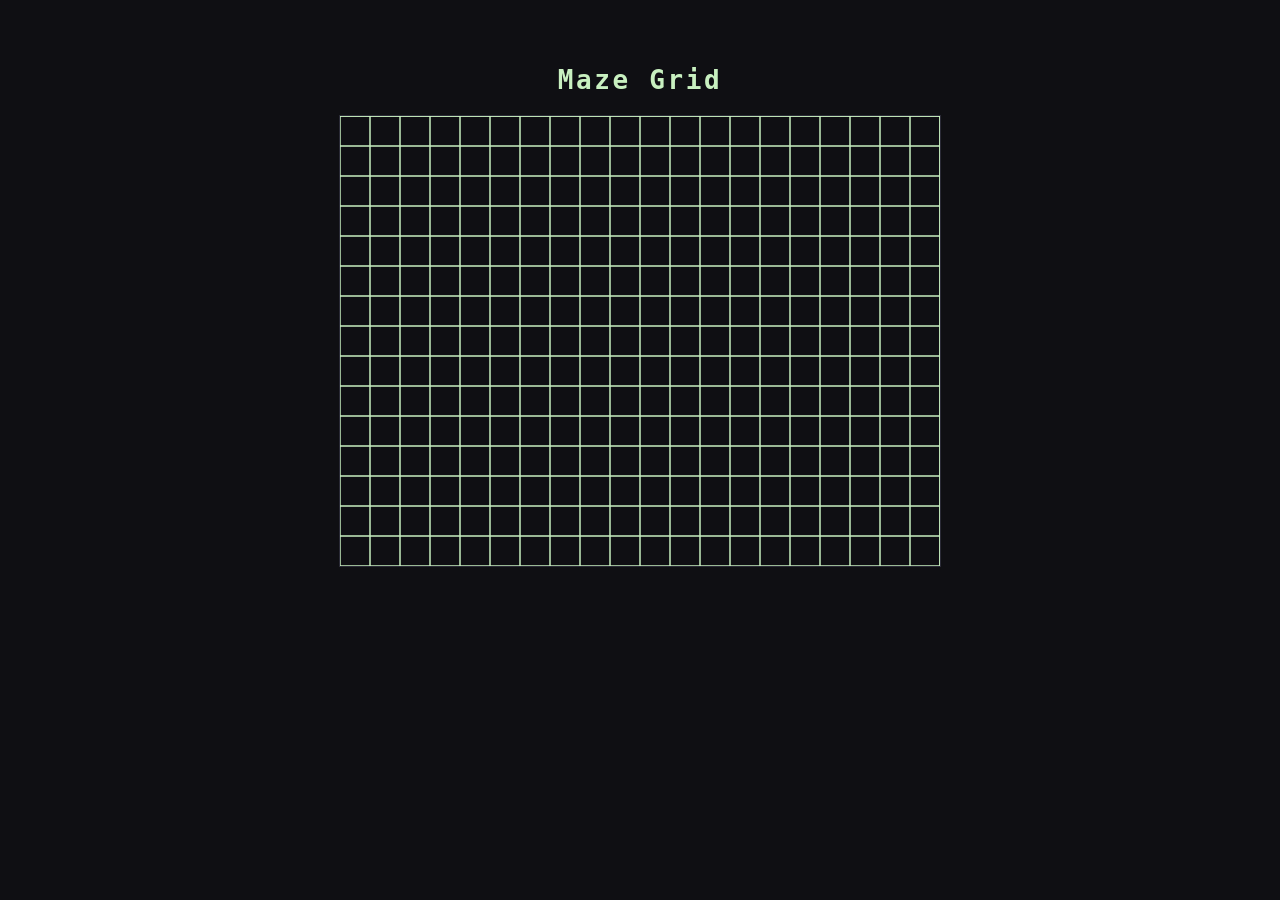
==== maze.html @ 8adc6885 "Initial grid setup — northWall and eastWall arrays, drawMaze function" ====
<!DOCTYPE html>
<html lang="en">
<head>
  <meta charset="UTF-8" />
  <title>Maze — Step 1: The Grid</title>
  <style>

    body {
      background: #0f0f13;
      display: flex;
      flex-direction: column;
      align-items: center;
      padding: 40px;
      font-family: monospace;
      color: #e8e6df;
    }

    h1 {
      margin-bottom: 20px;
      color: #c8f0c0;
      letter-spacing: 0.1em;
    }

    canvas {
      border: 1px solid #2a2a36;
    }
  </style>
</head>
<body>

  <h1>Maze Grid</h1>

  <canvas id="mazeCanvas"></canvas>

  <script>


    const R    = 15;   // 15 rows
    const C    = 20;   // 20 columns
    const CELL = 30;   // each room is 30x30 pixels


    const canvas = document.getElementById('mazeCanvas');
    canvas.width  = C * CELL;   // e.g. 20 columns × 30px = 600px wide
    canvas.height = R * CELL;   // e.g. 15 rows    × 30px = 450px tall

    const ctx = canvas.getContext('2d');


    //  northWall[r][c] = true  means that the TOP wall of room (r,c) is intact
    //  eastWall[r][c]  = true  means that the RIGHT wall of room (r,c) is intact
    //  We start with ALL walls intact (true), so that every wall is up and it is a fully closed grid

    const northWall = [];
    const eastWall  = [];

    for (let r = 0; r < R; r++) {
      // For each row, create an array of C values, all set to true
      northWall[r] = new Array(C).fill(true);
      eastWall[r]  = new Array(C).fill(true);
    }

    //  visited[r][c] = false means the mouse hasn't been here yet.


    const visited = [];

    for (let r = 0; r < R; r++) {
      visited[r] = new Array(C).fill(false);
    }


    //  This function looks at northWall and eastWall and draws a line wherever a wall is true.
    function drawMaze() {

      ctx.fillStyle = '#0f0f13';  
      ctx.fillRect(0, 0, canvas.width, canvas.height);

      ctx.strokeStyle = '#c8f0c0'; 
      ctx.lineWidth   = 1.5;

      // Draw the outer border of the maze (the 4 edges)
      ctx.strokeRect(0, 0, canvas.width, canvas.height);

      // This loop through every room and draw its walls
      for (let r = 0; r < R; r++) {
        for (let c = 0; c < C; c++) {

          // Calculate the pixel position of this room's top-left corner
          const x = c * CELL;
          const y = r * CELL;

          //  Draw north wall (horizontal line at the TOP of the room) 
          if (northWall[r][c] === true) {
            ctx.beginPath();
            ctx.moveTo(x,        y);   // start at top-left of room
            ctx.lineTo(x + CELL, y);   // draw right to top-right of room
            ctx.stroke();
          }

          // Draw east wall (vertical line at the RIGHT of the room) 
          if (eastWall[r][c] === true) {
            ctx.beginPath();
            ctx.moveTo(x + CELL, y);        // start at top-right of room
            ctx.lineTo(x + CELL, y + CELL); // draw down to bottom-right
            ctx.stroke();
          }

        }
      }
    }


    drawMaze();

  </script>

</body>
</html>
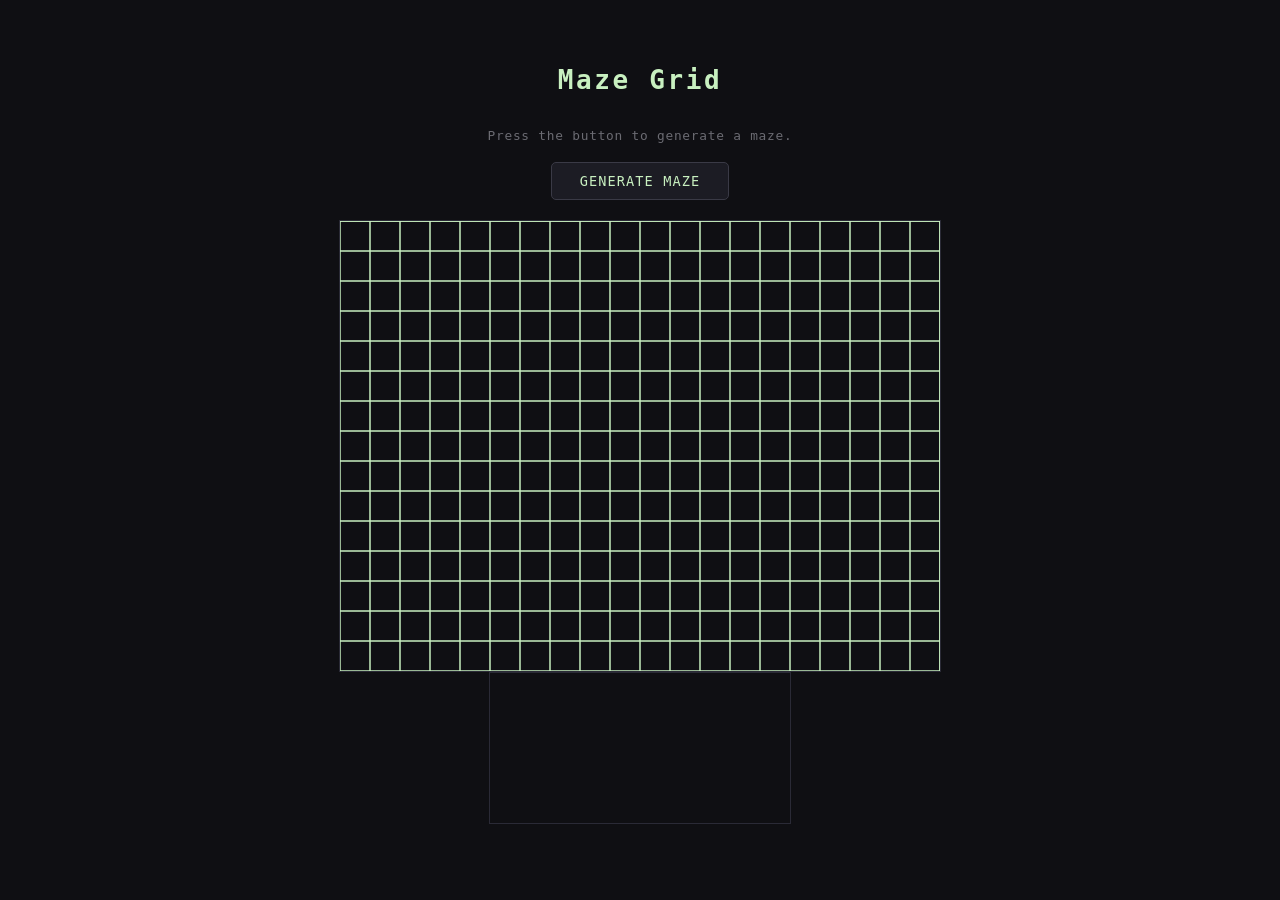
==== commit 0337108b: "Implemented DFS mouse — getUnvisitedNeighbours, removeWall, generateMaze" ====
--- a/maze.html
+++ b/maze.html
@@ -1,119 +1,286 @@
-<!DOCTYPE html>
+<!doctype html>
 <html lang="en">
-<head>
-  <meta charset="UTF-8" />
-  <title>Maze — Step 1: The Grid</title>
-  <style>
-
-    body {
-      background: #0f0f13;
-      display: flex;
-      flex-direction: column;
-      align-items: center;
-      padding: 40px;
-      font-family: monospace;
-      color: #e8e6df;
-    }
-
-    h1 {
-      margin-bottom: 20px;
-      color: #c8f0c0;
-      letter-spacing: 0.1em;
-    }
-
-    canvas {
-      border: 1px solid #2a2a36;
-    }
-  </style>
-</head>
-<body>
-
-  <h1>Maze Grid</h1>
-
-  <canvas id="mazeCanvas"></canvas>
-
-  <script>
-
-
-    const R    = 15;   // 15 rows
-    const C    = 20;   // 20 columns
-    const CELL = 30;   // each room is 30x30 pixels
-
-
-    const canvas = document.getElementById('mazeCanvas');
-    canvas.width  = C * CELL;   // e.g. 20 columns × 30px = 600px wide
-    canvas.height = R * CELL;   // e.g. 15 rows    × 30px = 450px tall
-
-    const ctx = canvas.getContext('2d');
-
-
-    //  northWall[r][c] = true  means that the TOP wall of room (r,c) is intact
-    //  eastWall[r][c]  = true  means that the RIGHT wall of room (r,c) is intact
-    //  We start with ALL walls intact (true), so that every wall is up and it is a fully closed grid
-
-    const northWall = [];
-    const eastWall  = [];
-
-    for (let r = 0; r < R; r++) {
-      // For each row, create an array of C values, all set to true
-      northWall[r] = new Array(C).fill(true);
-      eastWall[r]  = new Array(C).fill(true);
-    }
-
-    //  visited[r][c] = false means the mouse hasn't been here yet.
-
-
-    const visited = [];
-
-    for (let r = 0; r < R; r++) {
-      visited[r] = new Array(C).fill(false);
-    }
-
-
-    //  This function looks at northWall and eastWall and draws a line wherever a wall is true.
-    function drawMaze() {
-
-      ctx.fillStyle = '#0f0f13';  
-      ctx.fillRect(0, 0, canvas.width, canvas.height);
-
-      ctx.strokeStyle = '#c8f0c0'; 
-      ctx.lineWidth   = 1.5;
-
-      // Draw the outer border of the maze (the 4 edges)
-      ctx.strokeRect(0, 0, canvas.width, canvas.height);
-
-      // This loop through every room and draw its walls
-      for (let r = 0; r < R; r++) {
-        for (let c = 0; c < C; c++) {
-
-          // Calculate the pixel position of this room's top-left corner
-          const x = c * CELL;
-          const y = r * CELL;
-
-          //  Draw north wall (horizontal line at the TOP of the room) 
-          if (northWall[r][c] === true) {
-            ctx.beginPath();
-            ctx.moveTo(x,        y);   // start at top-left of room
-            ctx.lineTo(x + CELL, y);   // draw right to top-right of room
-            ctx.stroke();
+  <head>
+    <meta charset="UTF-8" />
+    <title>Maze — Step 1: The Grid</title>
+    <style>
+      body {
+        background: #0f0f13;
+        display: flex;
+        flex-direction: column;
+        align-items: center;
+        padding: 40px;
+        font-family: monospace;
+        color: #e8e6df;
+      }
+
+      h1 {
+        margin-bottom: 20px;
+        color: #c8f0c0;
+        letter-spacing: 0.1em;
+      }
+
+      #status {
+        margin-bottom: 16px;
+        color: #6b6b72;
+        font-size: 0.8rem;
+        letter-spacing: 0.06em;
+        min-height: 18px;
+      }
+
+      button {
+        margin-bottom: 20px;
+        background: #1c1c24;
+        border: 1px solid #3a3a46;
+        color: #c8f0c0;
+        padding: 10px 28px;
+        border-radius: 5px;
+        font-family: monospace;
+        font-size: 0.85rem;
+        letter-spacing: 0.08em;
+        cursor: pointer;
+        text-transform: uppercase;
+      }
+      button:hover {
+        background: #28283a;
+        border-color: #7ed47e;
+      }
+      button:disabled {
+        opacity: 0.35;
+        cursor: not-allowed;
+      }
+
+      canvas {
+        border: 1px solid #2a2a36;
+      }
+    </style>
+  </head>
+  <body>
+    <h1>Maze Grid</h1>
+    <p id="status">Press the button to generate a maze.</p>
+    <button id="btn-generate">Generate Maze</button>
+    <canvas id="mazeCanvas"></canvas>
+
+    <canvas id="mazeCanvas"></canvas>
+
+    <script>
+      const R = 15; // 15 rows
+      const C = 20; // 20 columns
+      const CELL = 30; // each room is 30x30 pixels
+
+      const canvas = document.getElementById("mazeCanvas");
+      canvas.width = C * CELL; // e.g. 20 columns × 30px = 600px wide
+      canvas.height = R * CELL; // e.g. 15 rows    × 30px = 450px tall
+
+      const ctx = canvas.getContext("2d");
+
+      //  northWall[r][c] = true  means that the TOP wall of room (r,c) is intact
+      //  eastWall[r][c]  = true  means that the RIGHT wall of room (r,c) is intact
+      //  We start with ALL walls intact (true), so that every wall is up and it is a fully closed grid
+
+      const northWall = [];
+      const eastWall = [];
+      const visited = [];
+
+      function initArrays() {
+        // to reset the maze before generating a new one
+        // For each row, create an array of C values, all set to true
+        //  visited[r][c] = false means the mouse hasn't been here yet.
+        for (let r = 0; r < R; r++) {
+          northWall[r] = new Array(C).fill(true);
+          eastWall[r] = new Array(C).fill(true);
+          visited[r] = new Array(C).fill(false);
+        }
+      }
+
+      //  This function looks at northWall and eastWall and draws a line wherever a wall is true.
+      function drawMaze() {
+        ctx.fillStyle = "#0f0f13";
+        ctx.fillRect(0, 0, canvas.width, canvas.height);
+
+        ctx.strokeStyle = "#c8f0c0";
+        ctx.lineWidth = 1.5;
+
+        // Draw the outer border of the maze (the 4 edges)
+        ctx.strokeRect(0, 0, canvas.width, canvas.height);
+
+        // This loop through every room and draw its walls
+        for (let r = 0; r < R; r++) {
+          for (let c = 0; c < C; c++) {
+            // Calculate the pixel position of this room's top-left corner
+            const x = c * CELL;
+            const y = r * CELL;
+
+            //  Draw north wall (horizontal line at the TOP of the room)
+            if (northWall[r][c] === true) {
+              ctx.beginPath();
+              ctx.moveTo(x, y); // start at top-left of room
+              ctx.lineTo(x + CELL, y); // draw right to top-right of room
+              ctx.stroke();
+            }
+
+            // Draw east wall (vertical line at the RIGHT of the room)
+            if (eastWall[r][c] === true) {
+              ctx.beginPath();
+              ctx.moveTo(x + CELL, y); // start at top-right of room
+              ctx.lineTo(x + CELL, y + CELL); // draw down to bottom-right
+              ctx.stroke();
+            }
           }
-
-          // Draw east wall (vertical line at the RIGHT of the room) 
-          if (eastWall[r][c] === true) {
-            ctx.beginPath();
-            ctx.moveTo(x + CELL, y);        // start at top-right of room
-            ctx.lineTo(x + CELL, y + CELL); // draw down to bottom-right
-            ctx.stroke();
+        }
+      }
+
+      // Draw a colored circle in the center of a room
+      function drawDot(r, c, color, size = 0.28) {
+        const cx = c * CELL + CELL / 2;
+        const cy = r * CELL + CELL / 2;
+        ctx.fillStyle = color;
+        ctx.beginPath();
+        ctx.arc(cx, cy, CELL * size, 0, Math.PI * 2);
+        ctx.fill();
+      }
+      function setStatus(msg) {
+        document.getElementById("status").textContent = msg;
+      }
+      // Draw the initial grid when the page loads
+      initArrays();
+      drawMaze();
+
+      // animHandle lets us control the animation speed
+      let animHandle = null;
+      // entryR/C and exitR/C store the start and end of the maze
+      let entryR, entryC, exitR, exitC;
+
+      // gets unvisited neighbours
+      //  Each neighbour is returned as an object: { r, c }
+      function getUnvisitedNeighbours(r, c) {
+        const candidates = [
+          { r: r - 1, c: c }, // room to the NORTH
+          { r: r + 1, c: c }, // room to the SOUTH
+          { r: r, c: c - 1 }, // room to the WEST
+          { r: r, c: c + 1 }, // room to the EAST
+        ];
+        // Keep only neighbours that are inside the grid AND unvisited
+        return candidates.filter(
+          (n) =>
+            n.r >= 0 &&
+            n.r < R && // row must be 0 to R-1
+            n.c >= 0 &&
+            n.c < C && // col must be 0 to C-1
+            !visited[n.r][n.c], // must not have been visited
+        );
+      }
+
+      //Remove wall
+      //  Knock down the wall between room (r1,c1) and room (r2,c2)
+      function removeWall(r1, c1, r2, c2) {
+        if (r2 === r1 - 1) {
+          // Moving north - the wall between them is r1's north wall
+          northWall[r1][c1] = false;
+        } else if (r2 === r1 + 1) {
+          // Moving south - the wall between them is r2's north wall
+          northWall[r2][c2] = false;
+        } else if (c2 === c1 + 1) {
+          // Moving east - the wall between them is r1's east wall
+          eastWall[r1][c1] = false;
+        } else if (c2 === c1 - 1) {
+          // Moving west - the wall between them is r2's east wall
+          eastWall[r2][c2] = false;
+        }
+      }
+
+      function generateMaze() {
+        // Reset everything so we can generate a fresh maze
+        initArrays();
+        drawMaze();
+        setStatus("Generating maze… watch the mouse eat through walls!");
+
+        // Pick a random starting room for the mouse
+        let mouseR = Math.floor(Math.random() * R);
+        let mouseC = Math.floor(Math.random() * C);
+
+        // Mark starting room as visited
+        visited[mouseR][mouseC] = true;
+
+        // The stack stores rooms the mouse might need to return to
+        const stack = [{ r: mouseR, c: mouseC }];
+
+        // one tick of the animation
+        function step() {
+          // Find all unvisited neighbours of the mouse's current room
+          const neighbours = getUnvisitedNeighbours(mouseR, mouseC);
+
+          if (neighbours.length > 0) {
+            // Pick one randomly
+            const chosen =
+              neighbours[Math.floor(Math.random() * neighbours.length)];
+
+            // Save current room on the stack before moving (so we can come back here if we get trapped later)
+            stack.push({ r: mouseR, c: mouseC });
+
+            // Knock down the wall between current room and chosen room
+            removeWall(mouseR, mouseC, chosen.r, chosen.c);
+
+            // Move the mouse into the chosen room
+            mouseR = chosen.r;
+            mouseC = chosen.c;
+
+            // Mark the new room as visited
+            visited[mouseR][mouseC] = true;
+          } else {
+            // Dead end — all neighbours already visited
+            // Pop the stack to backtrack one step
+            if (stack.length === 0) {
+              // Stack is empty = every room has been visited = maze is done!
+              finishGeneration();
+              return;
+            }
+
+            const previous = stack.pop();
+            mouseR = previous.r;
+            mouseC = previous.c;
           }
 
-        }
-      }
-    }
-
-
-    drawMaze();
-
-  </script>
-
-</body>
-</html>+          // Redraw the maze with the mouse's current position
+          drawMaze();
+          drawDot(mouseR, mouseC, "#7ed47e"); // green dot = mouse
+
+          // Wait a short time then run step() again
+          animHandle = setTimeout(step, 10);
+        }
+
+        // Kick off the first step
+        animHandle = setTimeout(step, 10);
+      }
+
+      //  Opens the entrance and exit of the maze by removing  one wall on the border, then draws yellow dots to mark them.
+      function finishGeneration() {
+        // Entry: top-left room, open its north wall (gap in top border)
+        entryR = 0;
+        entryC = 0;
+        northWall[entryR][entryC] = false;
+
+        // Exit: bottom-right room, open its east wall (gap in right border)
+        exitR = R - 1;
+        exitC = C - 1;
+        eastWall[exitR][exitC] = false;
+
+        // Redraw the maze with the openings visible
+        drawMaze();
+
+        // Draw yellow dots at entry and exit
+        drawDot(entryR, entryC, "#f0c060", 0.32);
+        drawDot(exitR, exitC, "#f0c060", 0.32);
+
+        setStatus("Maze complete!");
+        document.getElementById("btn-generate").disabled = false;
+      }
+      //Button handler
+      document.getElementById("btn-generate").addEventListener("click", () => {
+        if (animHandle) clearTimeout(animHandle);
+        document.getElementById("btn-generate").disabled = true;
+        generateMaze();
+      });
+    </script>
+  </body>
+</html>
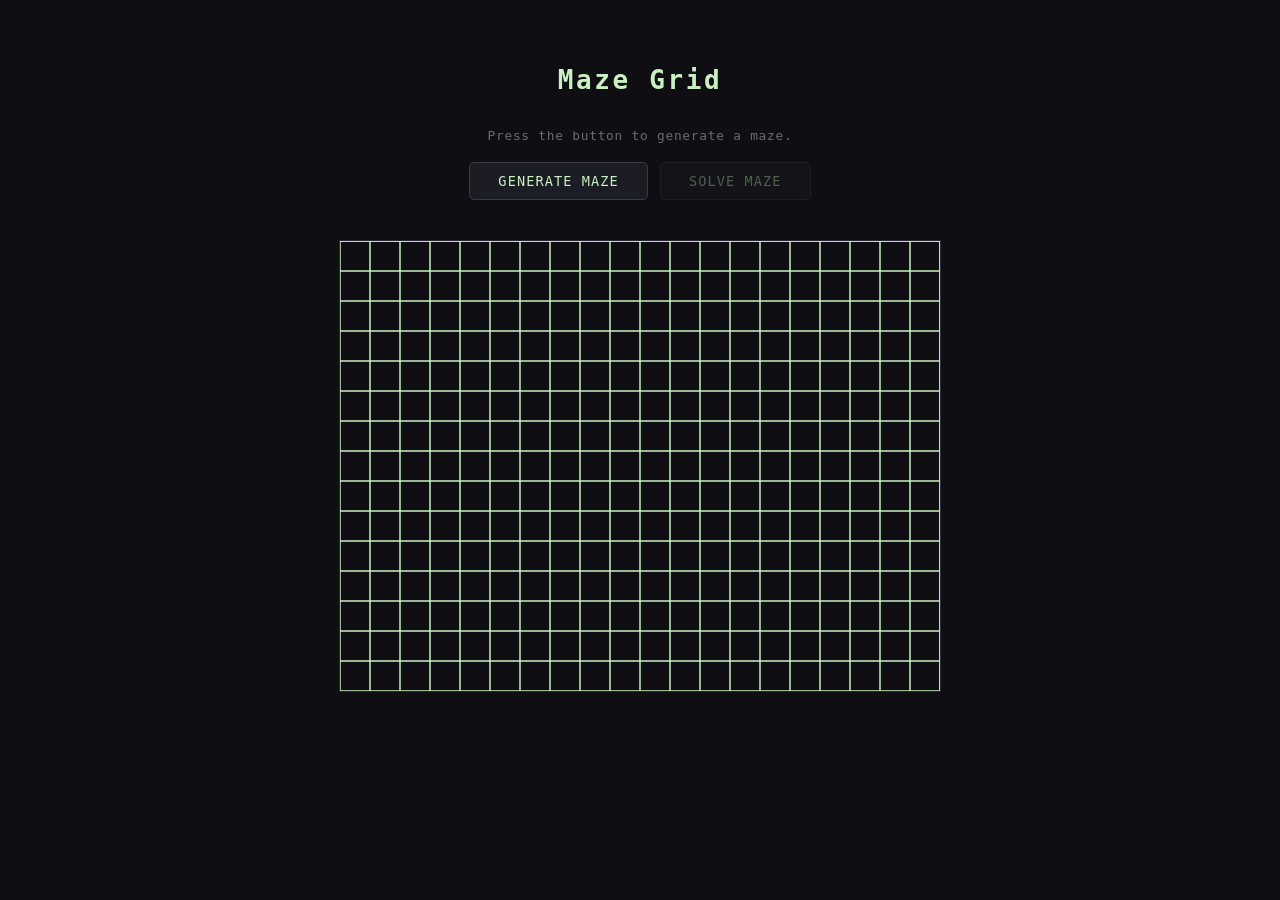
==== commit 87befc46: "Fixed duplicate canvas bug, added solve button, disabled states during generation" ====
--- a/maze.html
+++ b/maze.html
@@ -58,9 +58,10 @@
   <body>
     <h1>Maze Grid</h1>
     <p id="status">Press the button to generate a maze.</p>
-    <button id="btn-generate">Generate Maze</button>
-    <canvas id="mazeCanvas"></canvas>
-
+    <div style="display: flex; gap: 12px; margin-bottom: 20px">
+      <button id="btn-generate">Generate Maze</button>
+      <button id="btn-solve" disabled>Solve Maze</button>
+    </div>
     <canvas id="mazeCanvas"></canvas>
 
     <script>
@@ -195,6 +196,10 @@
         drawMaze();
         setStatus("Generating maze… watch the mouse eat through walls!");
 
+        // Disable buttons while generating
+        document.getElementById("btn-generate").disabled = true;
+        document.getElementById("btn-solve").disabled    = true;
+
         // Pick a random starting room for the mouse
         let mouseR = Math.floor(Math.random() * R);
         let mouseC = Math.floor(Math.random() * C);
@@ -272,8 +277,11 @@
         drawDot(entryR, entryC, "#f0c060", 0.32);
         drawDot(exitR, exitC, "#f0c060", 0.32);
 
-        setStatus("Maze complete!");
+        setStatus("Maze complete! Press Solve Maze.");
+        // Re-enable buttons after generation finishes
         document.getElementById("btn-generate").disabled = false;
+        document.getElementById("btn-solve").disabled    = false;
+     
       }
       //Button handler
       document.getElementById("btn-generate").addEventListener("click", () => {
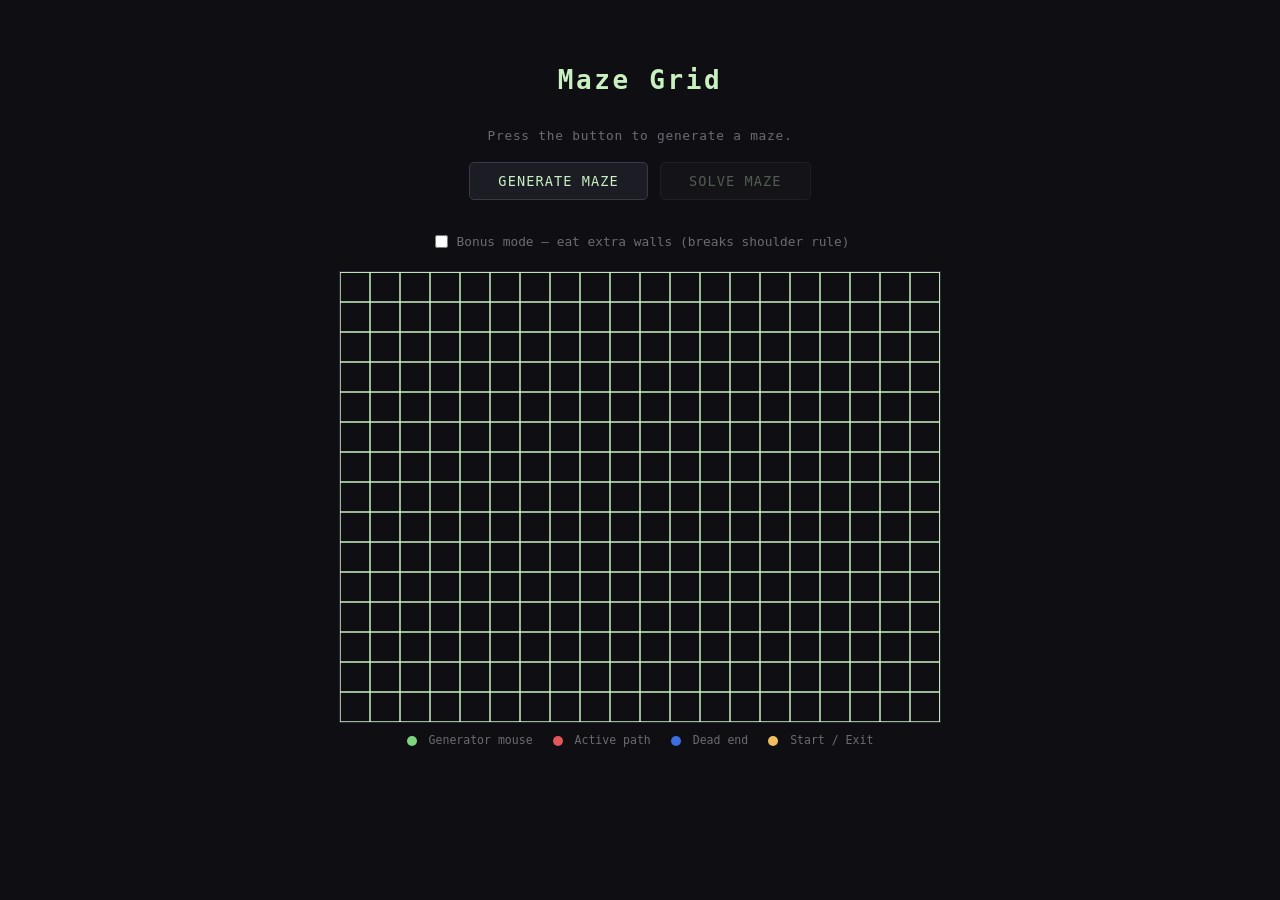
==== commit f6b8b573: "Added bonus mode, color legend, styled buttons side by side" ====
--- a/maze.html
+++ b/maze.html
@@ -1,294 +1,504 @@
 <!doctype html>
 <html lang="en">
-  <head>
-    <meta charset="UTF-8" />
-    <title>Maze — Step 1: The Grid</title>
-    <style>
-      body {
-        background: #0f0f13;
-        display: flex;
-        flex-direction: column;
-        align-items: center;
-        padding: 40px;
-        font-family: monospace;
-        color: #e8e6df;
-      }
-
-      h1 {
-        margin-bottom: 20px;
-        color: #c8f0c0;
-        letter-spacing: 0.1em;
-      }
-
-      #status {
-        margin-bottom: 16px;
-        color: #6b6b72;
-        font-size: 0.8rem;
-        letter-spacing: 0.06em;
-        min-height: 18px;
-      }
-
-      button {
-        margin-bottom: 20px;
-        background: #1c1c24;
-        border: 1px solid #3a3a46;
-        color: #c8f0c0;
-        padding: 10px 28px;
-        border-radius: 5px;
-        font-family: monospace;
-        font-size: 0.85rem;
-        letter-spacing: 0.08em;
-        cursor: pointer;
-        text-transform: uppercase;
-      }
-      button:hover {
-        background: #28283a;
-        border-color: #7ed47e;
-      }
-      button:disabled {
-        opacity: 0.35;
-        cursor: not-allowed;
-      }
-
-      canvas {
-        border: 1px solid #2a2a36;
-      }
-    </style>
-  </head>
-  <body>
-    <h1>Maze Grid</h1>
-    <p id="status">Press the button to generate a maze.</p>
-    <div style="display: flex; gap: 12px; margin-bottom: 20px">
+
+<head>
+  <meta charset="UTF-8" />
+  <title>Maze — Step 1: The Grid</title>
+  <style>
+    body {
+      background: #0f0f13;
+      display: flex;
+      flex-direction: column;
+      align-items: center;
+      padding: 40px;
+      font-family: monospace;
+      color: #e8e6df;
+    }
+
+    h1 {
+      margin-bottom: 20px;
+      color: #c8f0c0;
+      letter-spacing: 0.1em;
+    }
+
+    #status {
+      margin-bottom: 16px;
+      color: #6b6b72;
+      font-size: 0.8rem;
+      letter-spacing: 0.06em;
+      min-height: 18px;
+    }
+
+    button {
+      margin-bottom: 20px;
+      background: #1c1c24;
+      border: 1px solid #3a3a46;
+      color: #c8f0c0;
+      padding: 10px 28px;
+      border-radius: 5px;
+      font-family: monospace;
+      font-size: 0.85rem;
+      letter-spacing: 0.08em;
+      cursor: pointer;
+      text-transform: uppercase;
+    }
+
+    button:hover {
+      background: #28283a;
+      border-color: #7ed47e;
+    }
+
+    button:disabled {
+      opacity: 0.35;
+      cursor: not-allowed;
+    }
+
+    canvas {
+      border: 1px solid #2a2a36;
+    }
+  </style>
+</head>
+
+<body>
+  <h1>Maze Grid</h1>
+  <p id="status">Press the button to generate a maze.</p>
+  <div style="display:flex; flex-direction:column; align-items:center; gap:12px; margin-bottom:20px;">
+
+    <!-- Buttons side by side -->
+    <div style="display:flex; gap:12px;">
       <button id="btn-generate">Generate Maze</button>
       <button id="btn-solve" disabled>Solve Maze</button>
     </div>
-    <canvas id="mazeCanvas"></canvas>
-
-    <script>
-      const R = 15; // 15 rows
-      const C = 20; // 20 columns
-      const CELL = 30; // each room is 30x30 pixels
-
-      const canvas = document.getElementById("mazeCanvas");
-      canvas.width = C * CELL; // e.g. 20 columns × 30px = 600px wide
-      canvas.height = R * CELL; // e.g. 15 rows    × 30px = 450px tall
-
-      const ctx = canvas.getContext("2d");
-
-      //  northWall[r][c] = true  means that the TOP wall of room (r,c) is intact
-      //  eastWall[r][c]  = true  means that the RIGHT wall of room (r,c) is intact
-      //  We start with ALL walls intact (true), so that every wall is up and it is a fully closed grid
-
-      const northWall = [];
-      const eastWall = [];
-      const visited = [];
-
-      function initArrays() {
-        // to reset the maze before generating a new one
-        // For each row, create an array of C values, all set to true
-        //  visited[r][c] = false means the mouse hasn't been here yet.
-        for (let r = 0; r < R; r++) {
-          northWall[r] = new Array(C).fill(true);
-          eastWall[r] = new Array(C).fill(true);
-          visited[r] = new Array(C).fill(false);
+
+    <!-- Bonus mode checkbox -->
+    <label style="color:#6b6b72; font-size:0.8rem; display:flex; align-items:center; gap:6px;">
+      <input type="checkbox" id="chk-bonus" />
+      Bonus mode — eat extra walls (breaks shoulder rule)
+    </label>
+
+  </div>
+  <canvas id="mazeCanvas"></canvas>
+  <!-- Color legend sits right below the canvas -->
+  <div
+    style="display:flex; gap:20px; margin-top:10px; font-size:0.72rem; color:#6b6b72; flex-wrap:wrap; justify-content:center;">
+    <span>
+      <span
+        style="display:inline-block; width:10px; height:10px; border-radius:50%; background:#7ed47e; margin-right:5px; vertical-align:middle;"></span>
+      Generator mouse
+    </span>
+    <span>
+      <span
+        style="display:inline-block; width:10px; height:10px; border-radius:50%; background:#e05858; margin-right:5px; vertical-align:middle;"></span>
+      Active path
+    </span>
+    <span>
+      <span
+        style="display:inline-block; width:10px; height:10px; border-radius:50%; background:#3b6fe0; margin-right:5px; vertical-align:middle;"></span>
+      Dead end
+    </span>
+    <span>
+      <span
+        style="display:inline-block; width:10px; height:10px; border-radius:50%; background:#f0c060; margin-right:5px; vertical-align:middle;"></span>
+      Start / Exit
+    </span>
+  </div>
+
+
+  <script>
+    const R = 15; // 15 rows
+    const C = 20; // 20 columns
+    const CELL = 30; // each room is 30x30 pixels
+
+    const canvas = document.getElementById("mazeCanvas");
+    canvas.width = C * CELL; // e.g. 20 columns × 30px = 600px wide
+    canvas.height = R * CELL; // e.g. 15 rows    × 30px = 450px tall
+
+    const ctx = canvas.getContext("2d");
+
+    //  northWall[r][c] = true  means that the TOP wall of room (r,c) is intact
+    //  eastWall[r][c]  = true  means that the RIGHT wall of room (r,c) is intact
+    //  We start with ALL walls intact (true), so that every wall is up and it is a fully closed grid
+
+    const northWall = [];
+    const eastWall = [];
+    const visited = [];
+
+    function initArrays() {
+      // to reset the maze before generating a new one
+      // For each row, create an array of C values, all set to true
+      //  visited[r][c] = false means the mouse hasn't been here yet.
+      for (let r = 0; r < R; r++) {
+        northWall[r] = new Array(C).fill(true);
+        eastWall[r] = new Array(C).fill(true);
+        visited[r] = new Array(C).fill(false);
+      }
+    }
+
+    //  This function looks at northWall and eastWall and draws a line wherever a wall is true.
+    function drawMaze() {
+      ctx.fillStyle = "#0f0f13";
+      ctx.fillRect(0, 0, canvas.width, canvas.height);
+
+      ctx.strokeStyle = "#c8f0c0";
+      ctx.lineWidth = 1.5;
+
+      // Draw the outer border of the maze (the 4 edges)
+      ctx.strokeRect(0, 0, canvas.width, canvas.height);
+
+      // This loop through every room and draw its walls
+      for (let r = 0; r < R; r++) {
+        for (let c = 0; c < C; c++) {
+          // Calculate the pixel position of this room's top-left corner
+          const x = c * CELL;
+          const y = r * CELL;
+
+          //  Draw north wall (horizontal line at the TOP of the room)
+          if (northWall[r][c] === true) {
+            ctx.beginPath();
+            ctx.moveTo(x, y); // start at top-left of room
+            ctx.lineTo(x + CELL, y); // draw right to top-right of room
+            ctx.stroke();
+          }
+
+          // Draw east wall (vertical line at the RIGHT of the room)
+          if (eastWall[r][c] === true) {
+            ctx.beginPath();
+            ctx.moveTo(x + CELL, y); // start at top-right of room
+            ctx.lineTo(x + CELL, y + CELL); // draw down to bottom-right
+            ctx.stroke();
+          }
         }
       }
-
-      //  This function looks at northWall and eastWall and draws a line wherever a wall is true.
-      function drawMaze() {
-        ctx.fillStyle = "#0f0f13";
-        ctx.fillRect(0, 0, canvas.width, canvas.height);
-
-        ctx.strokeStyle = "#c8f0c0";
-        ctx.lineWidth = 1.5;
-
-        // Draw the outer border of the maze (the 4 edges)
-        ctx.strokeRect(0, 0, canvas.width, canvas.height);
-
-        // This loop through every room and draw its walls
-        for (let r = 0; r < R; r++) {
-          for (let c = 0; c < C; c++) {
-            // Calculate the pixel position of this room's top-left corner
-            const x = c * CELL;
-            const y = r * CELL;
-
-            //  Draw north wall (horizontal line at the TOP of the room)
-            if (northWall[r][c] === true) {
-              ctx.beginPath();
-              ctx.moveTo(x, y); // start at top-left of room
-              ctx.lineTo(x + CELL, y); // draw right to top-right of room
-              ctx.stroke();
-            }
-
-            // Draw east wall (vertical line at the RIGHT of the room)
-            if (eastWall[r][c] === true) {
-              ctx.beginPath();
-              ctx.moveTo(x + CELL, y); // start at top-right of room
-              ctx.lineTo(x + CELL, y + CELL); // draw down to bottom-right
-              ctx.stroke();
+    }
+
+    // Draw a colored circle in the center of a room
+    function drawDot(r, c, color, size = 0.28) {
+      const cx = c * CELL + CELL / 2;
+      const cy = r * CELL + CELL / 2;
+      ctx.fillStyle = color;
+      ctx.beginPath();
+      ctx.arc(cx, cy, CELL * size, 0, Math.PI * 2);
+      ctx.fill();
+    }
+    function setStatus(msg) {
+      document.getElementById("status").textContent = msg;
+    }
+    // Draw the initial grid when the page loads
+    initArrays();
+    drawMaze();
+
+    // animHandle lets us control the animation speed
+    let animHandle = null;
+    // entryR/C and exitR/C store the start and end of the maze
+    let entryR, entryC, exitR, exitC;
+
+    // gets unvisited neighbours
+    //  Each neighbour is returned as an object: { r, c }
+    function getUnvisitedNeighbours(r, c) {
+      const candidates = [
+        { r: r - 1, c: c }, // room to the NORTH
+        { r: r + 1, c: c }, // room to the SOUTH
+        { r: r, c: c - 1 }, // room to the WEST
+        { r: r, c: c + 1 }, // room to the EAST
+      ];
+      // Keep only neighbours that are inside the grid AND unvisited
+      return candidates.filter(
+        (n) =>
+          n.r >= 0 &&
+          n.r < R && // row must be 0 to R-1
+          n.c >= 0 &&
+          n.c < C && // col must be 0 to C-1
+          !visited[n.r][n.c], // must not have been visited
+      );
+    }
+
+    //Remove wall
+    //  Knock down the wall between room (r1,c1) and room (r2,c2)
+    function removeWall(r1, c1, r2, c2) {
+      if (r2 === r1 - 1) {
+        // Moving north - the wall between them is r1's north wall
+        northWall[r1][c1] = false;
+      } else if (r2 === r1 + 1) {
+        // Moving south - the wall between them is r2's north wall
+        northWall[r2][c2] = false;
+      } else if (c2 === c1 + 1) {
+        // Moving east - the wall between them is r1's east wall
+        eastWall[r1][c1] = false;
+      } else if (c2 === c1 - 1) {
+        // Moving west - the wall between them is r2's east wall
+        eastWall[r2][c2] = false;
+      }
+    }
+
+    function generateMaze() {
+      // Reset everything so we can generate a fresh maze
+      initArrays();
+      drawMaze();
+      setStatus("Generating maze… watch the mouse eat through walls!");
+
+      // Disable buttons while generating
+      document.getElementById("btn-generate").disabled = true;
+      document.getElementById("btn-solve").disabled = true;
+
+      // Pick a random starting room for the mouse
+      let mouseR = Math.floor(Math.random() * R);
+      let mouseC = Math.floor(Math.random() * C);
+
+      // Mark starting room as visited
+      visited[mouseR][mouseC] = true;
+
+      // The stack stores rooms the mouse might need to return to
+      const stack = [{ r: mouseR, c: mouseC }];
+
+      // one tick of the animation
+      function step() {
+        // Find all unvisited neighbours of the mouse's current room
+        const neighbours = getUnvisitedNeighbours(mouseR, mouseC);
+
+        if (neighbours.length > 0) {
+          // Pick one randomly
+          const chosen =
+            neighbours[Math.floor(Math.random() * neighbours.length)];
+
+          // Save current room on the stack before moving (so we can come back here if we get trapped later)
+          stack.push({ r: mouseR, c: mouseC });
+
+          // Knock down the wall between current room and chosen room
+          removeWall(mouseR, mouseC, chosen.r, chosen.c);
+
+          // Move the mouse into the chosen room
+          mouseR = chosen.r;
+          mouseC = chosen.c;
+
+          // Mark the new room as visited
+          visited[mouseR][mouseC] = true;
+        } else {
+          // Dead end — all neighbours already visited
+          // Pop the stack to backtrack one step
+          if (stack.length === 0) {
+            // Stack is empty = every room has been visited = maze is done!
+            finishGeneration();
+            return;
+          }
+
+          const previous = stack.pop();
+          mouseR = previous.r;
+          mouseC = previous.c;
+        }
+
+        // Redraw the maze with the mouse's current position
+        drawMaze();
+
+        // Bonus mode: 1 in 20 chance to eat an extra random wall.
+        // This creates loops in the maze which breaks the
+        // shoulder-to-the-wall rule described in the PDF addendum.
+        if (document.getElementById("chk-bonus").checked) {
+          if (Math.random() < 0.05) {
+            const br = Math.floor(Math.random() * R);
+            const bc = Math.floor(Math.random() * C);
+            if (Math.random() < 0.5 && br > 0) {
+              northWall[br][bc] = false;
+            } else if (bc < C - 1) {
+              eastWall[br][bc] = false;
             }
           }
         }
-      }
-
-      // Draw a colored circle in the center of a room
-      function drawDot(r, c, color, size = 0.28) {
-        const cx = c * CELL + CELL / 2;
-        const cy = r * CELL + CELL / 2;
-        ctx.fillStyle = color;
-        ctx.beginPath();
-        ctx.arc(cx, cy, CELL * size, 0, Math.PI * 2);
-        ctx.fill();
-      }
-      function setStatus(msg) {
-        document.getElementById("status").textContent = msg;
-      }
-      // Draw the initial grid when the page loads
-      initArrays();
+
+        drawDot(mouseR, mouseC, "#7ed47e"); // green dot = mouse
+
+        // Wait a short time then run step() again
+        animHandle = setTimeout(step, 10);
+      }
+
+      // Kick off the first step
+      animHandle = setTimeout(step, 10);
+    }
+
+    //  Opens the entrance and exit of the maze by removing  one wall on the border, then draws yellow dots to mark them.
+    function finishGeneration() {
+      // Entry: top-left room, open its north wall (gap in top border)
+      entryR = 0;
+      entryC = 0;
+      northWall[entryR][entryC] = false;
+
+      // Exit: bottom-right room, open its east wall (gap in right border)
+      exitR = R - 1;
+      exitC = C - 1;
+      eastWall[exitR][exitC] = false;
+
+      // Redraw the maze with the openings visible
       drawMaze();
 
-      // animHandle lets us control the animation speed
-      let animHandle = null;
-      // entryR/C and exitR/C store the start and end of the maze
-      let entryR, entryC, exitR, exitC;
-
-      // gets unvisited neighbours
-      //  Each neighbour is returned as an object: { r, c }
-      function getUnvisitedNeighbours(r, c) {
-        const candidates = [
-          { r: r - 1, c: c }, // room to the NORTH
-          { r: r + 1, c: c }, // room to the SOUTH
-          { r: r, c: c - 1 }, // room to the WEST
-          { r: r, c: c + 1 }, // room to the EAST
-        ];
-        // Keep only neighbours that are inside the grid AND unvisited
-        return candidates.filter(
-          (n) =>
-            n.r >= 0 &&
-            n.r < R && // row must be 0 to R-1
-            n.c >= 0 &&
-            n.c < C && // col must be 0 to C-1
-            !visited[n.r][n.c], // must not have been visited
-        );
-      }
-
-      //Remove wall
-      //  Knock down the wall between room (r1,c1) and room (r2,c2)
-      function removeWall(r1, c1, r2, c2) {
-        if (r2 === r1 - 1) {
-          // Moving north - the wall between them is r1's north wall
-          northWall[r1][c1] = false;
-        } else if (r2 === r1 + 1) {
-          // Moving south - the wall between them is r2's north wall
-          northWall[r2][c2] = false;
-        } else if (c2 === c1 + 1) {
-          // Moving east - the wall between them is r1's east wall
-          eastWall[r1][c1] = false;
-        } else if (c2 === c1 - 1) {
-          // Moving west - the wall between them is r2's east wall
-          eastWall[r2][c2] = false;
+      // Draw yellow dots at entry and exit
+      drawDot(entryR, entryC, "#f0c060", 0.32);
+      drawDot(exitR, exitC, "#f0c060", 0.32);
+
+      setStatus("Maze complete! Press Solve Maze.");
+      // Re-enable buttons after generation finishes
+      document.getElementById("btn-generate").disabled = false;
+      document.getElementById("btn-solve").disabled = false;
+      document.getElementById("chk-bonus").disabled = false;
+
+    }
+    //Button handler
+    document.getElementById("btn-generate").addEventListener("click", () => {
+      if (animHandle) clearTimeout(animHandle);
+      document.getElementById("btn-generate").disabled = true;
+      generateMaze();
+    });
+    //  For each of the 4 directions we check two things:
+    //    1. Are we still inside the grid?
+    //    2. Is the wall between us and that room knocked down?
+    function getAccessibleNeighbours(r, c, solverVisited) {
+      const result = [];
+
+      // NORTH: room above exists AND north wall is removed AND not visited
+      if (r > 0 && !northWall[r][c] && !solverVisited[r - 1][c])
+        result.push({ r: r - 1, c: c });
+
+      // SOUTH: room below exists AND its north wall is removed AND not visited
+      if (r < R - 1 && !northWall[r + 1][c] && !solverVisited[r + 1][c])
+        result.push({ r: r + 1, c: c });
+
+      // EAST: room to the right exists AND east wall is removed AND not visited
+      if (c < C - 1 && !eastWall[r][c] && !solverVisited[r][c + 1])
+        result.push({ r: r, c: c + 1 });
+
+      // WEST: room to the left exists AND that room's east wall is removed AND not visited
+      if (c > 0 && !eastWall[r][c - 1] && !solverVisited[r][c - 1])
+        result.push({ r: r, c: c - 1 });
+
+      return result;
+    }
+
+
+    // VARIABLES: solver state 
+    //  solverVisited tracks where the SOLVER has been.
+    //  solverPath is the stack of rooms the solver is currently on.
+    let solverVisited = [];
+    let solverPath = [];
+
+    //  Sets up a fresh solverVisited grid and starts
+    // the solverPath at the entry room.
+    function initSolver() {
+      solverVisited = [];
+      for (let r = 0; r < R; r++) {
+        solverVisited[r] = new Array(C).fill(false);
+      }
+      // Start the path at the entry room
+      solverPath = [{ r: entryR, c: entryC }];
+      solverVisited[entryR][entryC] = true;
+    }
+
+
+    //  This is ONE step of the solver.
+    function solverStep() {
+      // Where is the solver right now? Top of the path stack.
+      const curr = solverPath[solverPath.length - 1];
+
+      // Did we reach the exit?
+      if (curr.r === exitR && curr.c === exitC) {
+        return "found";
+      }
+
+      // Find all rooms we can physically walk into from here
+      const moves = getAccessibleNeighbours(curr.r, curr.c, solverVisited);
+
+      if (moves.length > 0) {
+        // Pick one randomly and move there
+        const next = moves[Math.floor(Math.random() * moves.length)];
+        solverVisited[next.r][next.c] = true;
+        solverPath.push(next);
+      } else {
+        // Dead end — backtrack by popping the path stack
+        solverPath.pop();
+        if (solverPath.length === 0) return "failed";
+      }
+
+      return "continue";
+    }
+
+    //  Redraws the whole maze fresh then overlays colored dots:
+    function drawSolverState() {
+      // Always start with a clean maze redraw
+      drawMaze();
+
+      // Keep entry and exit markers visible at all times
+      drawDot(entryR, entryC, "#f0c060", 0.32);
+      drawDot(exitR, exitC, "#f0c060", 0.32);
+
+      // Build a quick lookup of which rooms are on the active path right now
+      const onPath = new Set(solverPath.map((p) => p.r + "," + p.c));
+
+      // Loop through every room the solver has visited and color it
+      for (let r = 0; r < R; r++) {
+        for (let c = 0; c < C; c++) {
+          if (solverVisited[r][c]) {
+            if (onPath.has(r + "," + c)) {
+              // This room is on the active path - RED
+              drawDot(r, c, "#e05858", 0.22);
+            } else {
+              // This room was visited but abandoned - BLUE (dead end)
+              drawDot(r, c, "#3b6fe0", 0.18);
+            }
+          }
         }
       }
 
-      function generateMaze() {
-        // Reset everything so we can generate a fresh maze
-        initArrays();
-        drawMaze();
-        setStatus("Generating maze… watch the mouse eat through walls!");
-
-        // Disable buttons while generating
-        document.getElementById("btn-generate").disabled = true;
-        document.getElementById("btn-solve").disabled    = true;
-
-        // Pick a random starting room for the mouse
-        let mouseR = Math.floor(Math.random() * R);
-        let mouseC = Math.floor(Math.random() * C);
-
-        // Mark starting room as visited
-        visited[mouseR][mouseC] = true;
-
-        // The stack stores rooms the mouse might need to return to
-        const stack = [{ r: mouseR, c: mouseC }];
-
-        // one tick of the animation
-        function step() {
-          // Find all unvisited neighbours of the mouse's current room
-          const neighbours = getUnvisitedNeighbours(mouseR, mouseC);
-
-          if (neighbours.length > 0) {
-            // Pick one randomly
-            const chosen =
-              neighbours[Math.floor(Math.random() * neighbours.length)];
-
-            // Save current room on the stack before moving (so we can come back here if we get trapped later)
-            stack.push({ r: mouseR, c: mouseC });
-
-            // Knock down the wall between current room and chosen room
-            removeWall(mouseR, mouseC, chosen.r, chosen.c);
-
-            // Move the mouse into the chosen room
-            mouseR = chosen.r;
-            mouseC = chosen.c;
-
-            // Mark the new room as visited
-            visited[mouseR][mouseC] = true;
-          } else {
-            // Dead end — all neighbours already visited
-            // Pop the stack to backtrack one step
-            if (stack.length === 0) {
-              // Stack is empty = every room has been visited = maze is done!
-              finishGeneration();
-              return;
-            }
-
-            const previous = stack.pop();
-            mouseR = previous.r;
-            mouseC = previous.c;
-          }
-
-          // Redraw the maze with the mouse's current position
-          drawMaze();
-          drawDot(mouseR, mouseC, "#7ed47e"); // green dot = mouse
-
-          // Wait a short time then run step() again
-          animHandle = setTimeout(step, 10);
+      // Draw the current head of the path slightly bigger and brighter
+      // so it is easy to see exactly where the solver is right now
+      if (solverPath.length > 0) {
+        const head = solverPath[solverPath.length - 1];
+        drawDot(head.r, head.c, "#ff6060", 0.30);
+      }
+    }
+
+
+    //  The animation loop for the solver.
+    function runSolver() {
+      initSolver();
+
+      setStatus("Solving…  red = active path,  blue = dead end");
+
+      // Disable both buttons while solving is running
+      document.getElementById("btn-solve").disabled = true;
+      document.getElementById("chk-bonus").disabled = true;
+      document.getElementById("btn-generate").disabled = true;
+
+      function tick() {
+        const result = solverStep();
+
+        if (result === "found") {
+          // Solver reached the exit — draw final state and show message
+          drawSolverState();
+          setStatus("Solved! Path length: " + solverPath.length + " steps.");
+          document.getElementById("btn-generate").disabled = false;
+          return; // stop the animation
+
+        } else if (result === "failed") {
+          // No path found (should not happen in a proper maze)
+          setStatus("No path found.");
+          document.getElementById("btn-generate").disabled = false;
+          return; // stop the animation
+
+        } else {
+          // Still going — draw current state and schedule next tick
+          drawSolverState();
+          animHandle = setTimeout(tick, 12);
         }
-
-        // Kick off the first step
-        animHandle = setTimeout(step, 10);
-      }
-
-      //  Opens the entrance and exit of the maze by removing  one wall on the border, then draws yellow dots to mark them.
-      function finishGeneration() {
-        // Entry: top-left room, open its north wall (gap in top border)
-        entryR = 0;
-        entryC = 0;
-        northWall[entryR][entryC] = false;
-
-        // Exit: bottom-right room, open its east wall (gap in right border)
-        exitR = R - 1;
-        exitC = C - 1;
-        eastWall[exitR][exitC] = false;
-
-        // Redraw the maze with the openings visible
-        drawMaze();
-
-        // Draw yellow dots at entry and exit
-        drawDot(entryR, entryC, "#f0c060", 0.32);
-        drawDot(exitR, exitC, "#f0c060", 0.32);
-
-        setStatus("Maze complete! Press Solve Maze.");
-        // Re-enable buttons after generation finishes
-        document.getElementById("btn-generate").disabled = false;
-        document.getElementById("btn-solve").disabled    = false;
-     
-      }
-      //Button handler
-      document.getElementById("btn-generate").addEventListener("click", () => {
-        if (animHandle) clearTimeout(animHandle);
-        document.getElementById("btn-generate").disabled = true;
-        generateMaze();
-      });
-    </script>
-  </body>
-</html>
+      }
+
+      // Kick off the first tick
+      animHandle = setTimeout(tick, 12);
+    }
+
+    //  Button handler
+    document.getElementById("btn-solve").addEventListener("click", () => {
+      if (animHandle) clearTimeout(animHandle);
+      runSolver();
+    });
+
+  </script>
+</body>
+
+</html>
